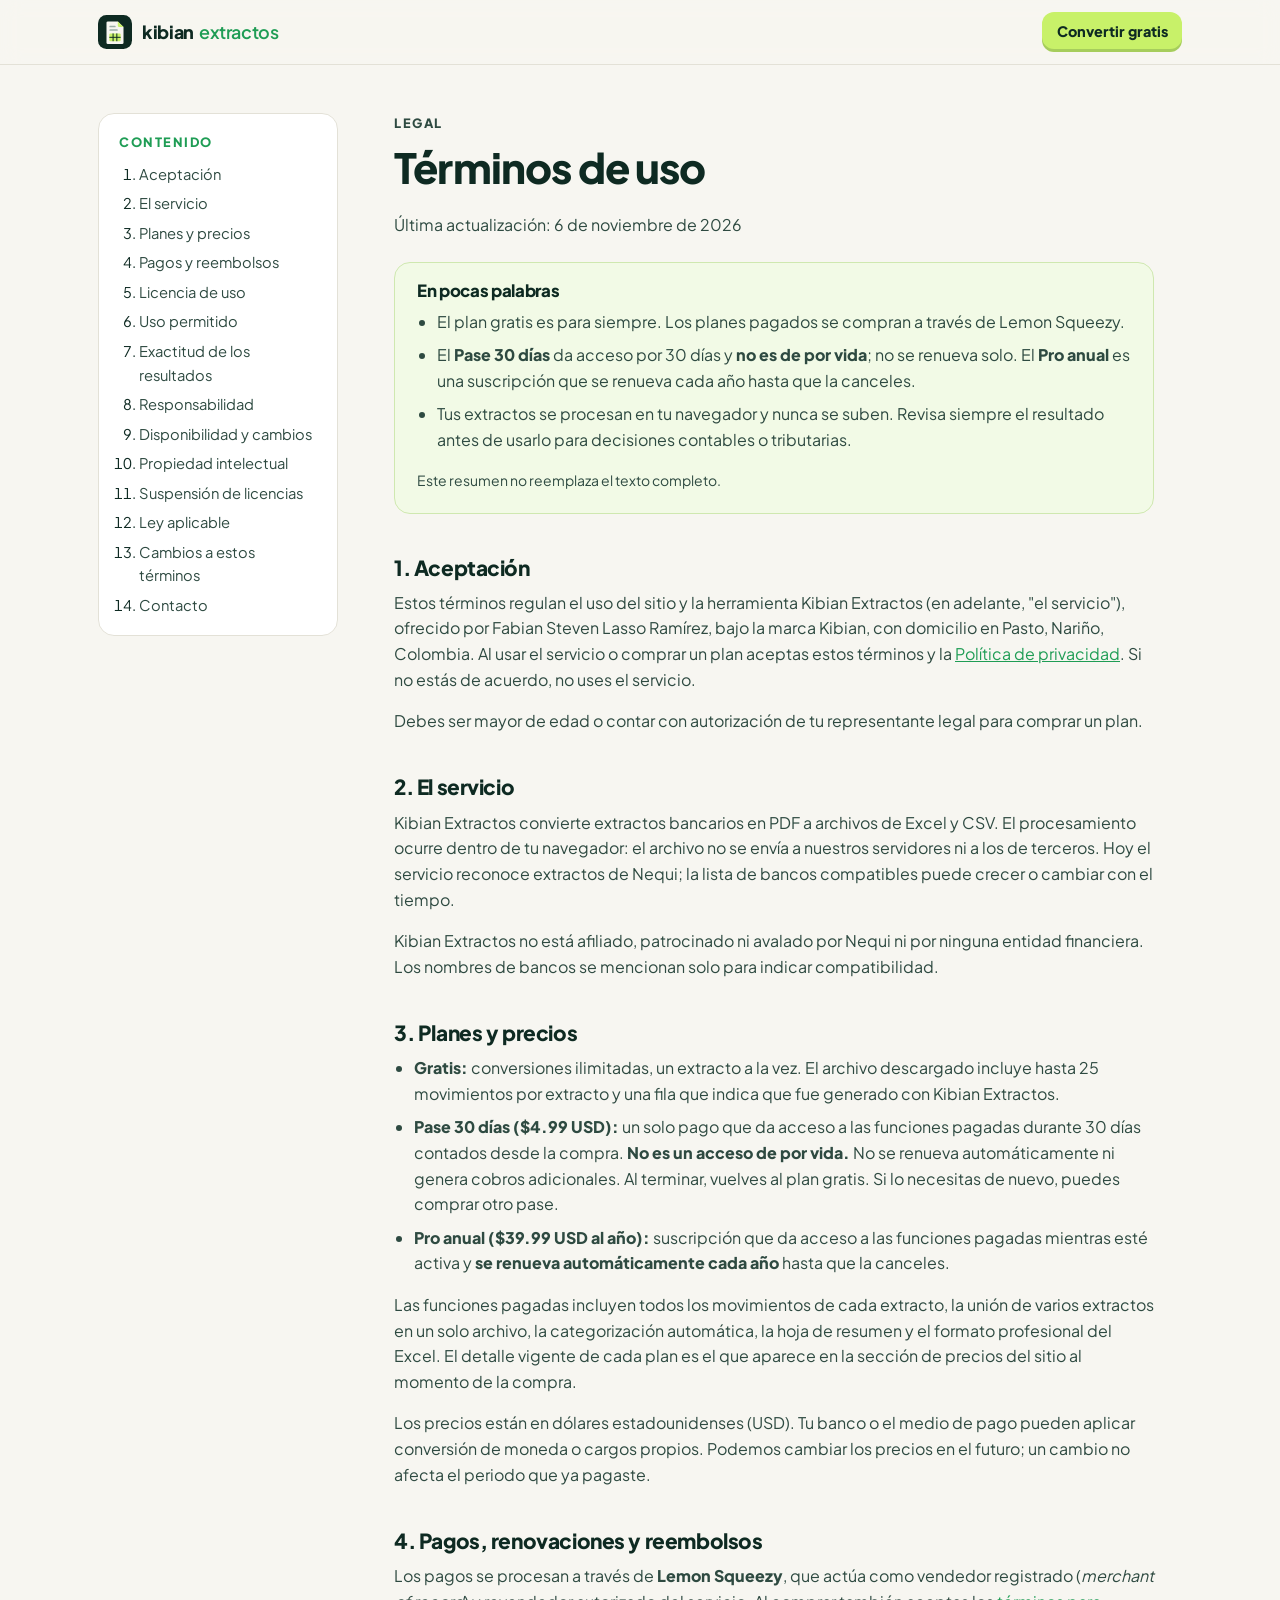
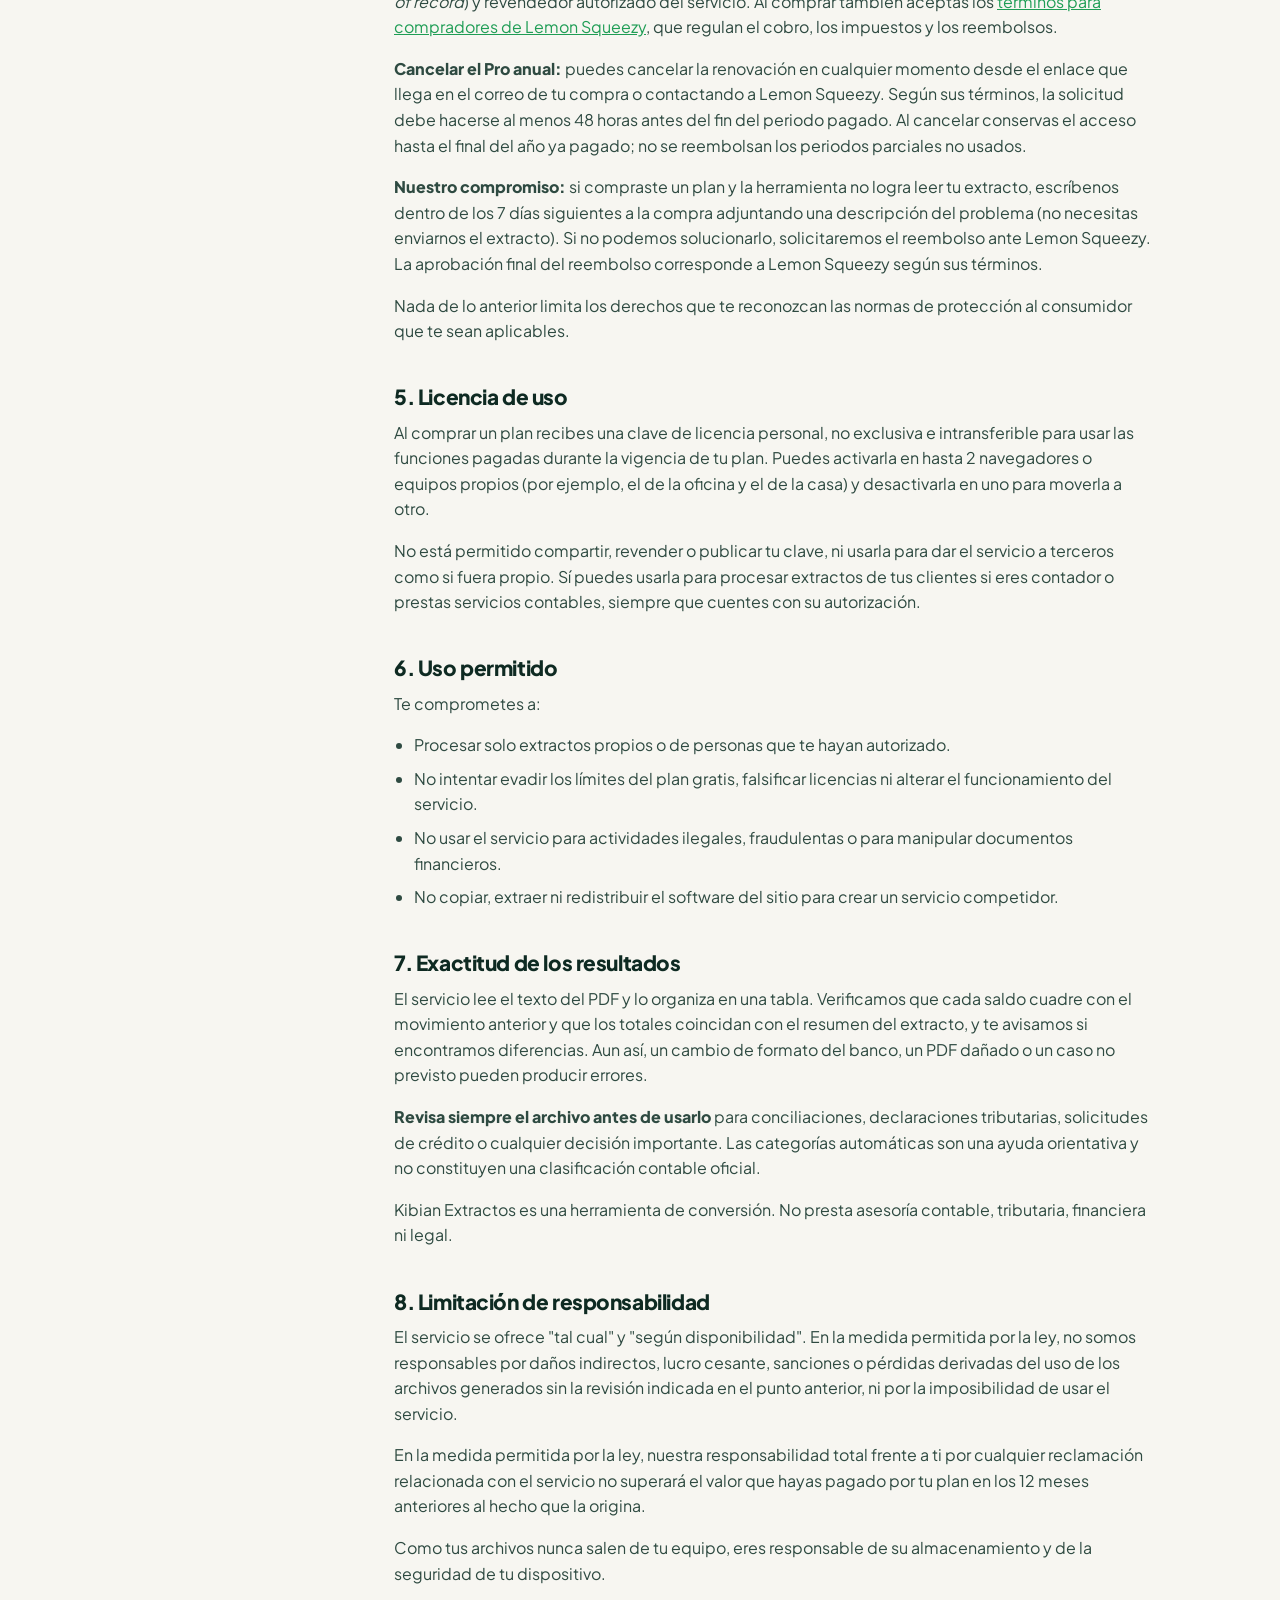
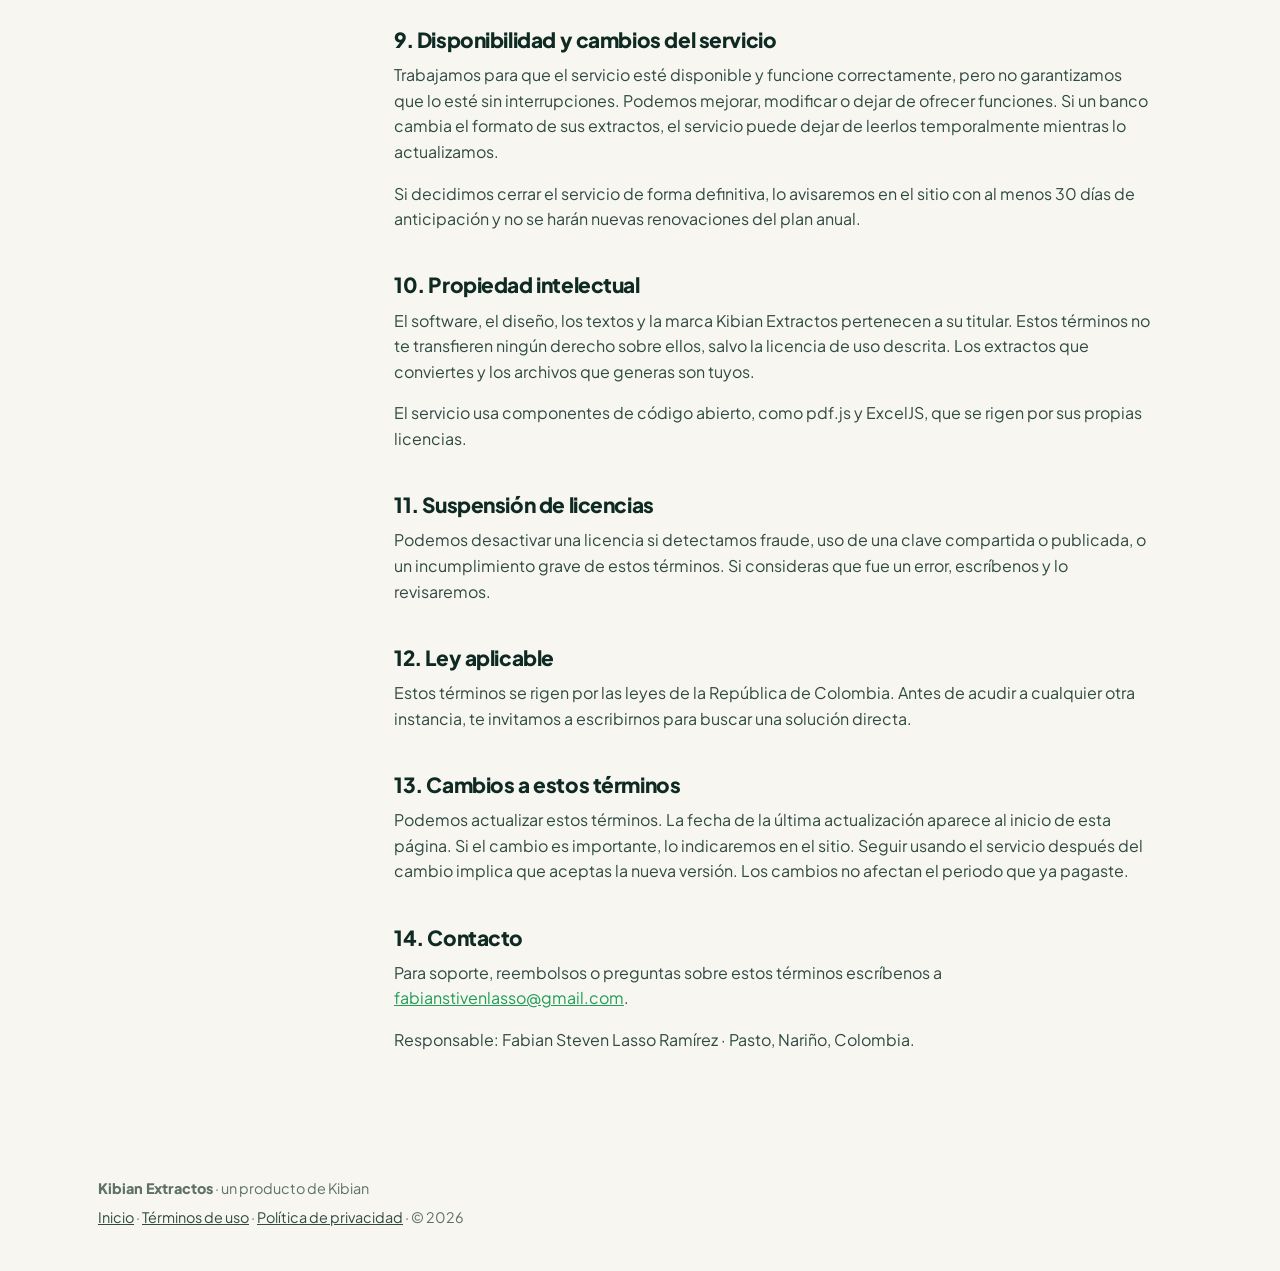
==== terminos.html @ b4eaddb7 "Kibian Extractos v0.5.0 Primera publicación en GitHub Pages: convertidor de extractos de Nequi a Exc" ====
<!doctype html>
<html lang="es">
<head>
<meta charset="utf-8">
<meta http-equiv="Content-Security-Policy" content="default-src 'self'; script-src 'self' 'wasm-unsafe-eval'; style-src 'self' 'unsafe-inline'; img-src 'self' data: blob: https://kibianextractos.goatcounter.com; font-src 'self'; worker-src 'self' blob:; connect-src 'self' https://api.lemonsqueezy.com https://kibianextractos.goatcounter.com https://*.workers.dev; base-uri 'self'; form-action 'self'">
<meta name="referrer" content="strict-origin-when-cross-origin">
<meta name="viewport" content="width=device-width, initial-scale=1">
<title>Términos de uso | Kibian Extractos</title>
<meta name="description" content="Términos y condiciones de uso de Kibian Extractos: planes, pagos, licencias y responsabilidades.">
<link rel="canonical" href="https://fabianlasso3.github.io/kibian-extractos/terminos.html">
<link rel="icon" href="favicon.svg" type="image/svg+xml">
<link rel="stylesheet" href="css/styles.css">
</head>
<body>
<header class="nav"><div class="wrap nav__in"><a href="index.html" class="brand" aria-label="Kibian Extractos, inicio"><img class="brand__mark" src="assets/logo-mark.svg" width="34" height="34" alt=""><span class="brand__txt"><span class="brand__k">kibian</span><span class="brand__e">extractos</span></span></a><a href="index.html#convertir" class="btn btn--primary btn--sm">Convertir gratis</a></div></header>

<main class="legal">
  <div class="wrap legal__grid">
    <aside class="legal__toc" aria-label="Contenido">
      <p class="eyebrow">Contenido</p>
      <ol>
        <li><a href="#aceptacion">Aceptación</a></li>
        <li><a href="#servicio">El servicio</a></li>
        <li><a href="#planes">Planes y precios</a></li>
        <li><a href="#pagos">Pagos y reembolsos</a></li>
        <li><a href="#licencia">Licencia de uso</a></li>
        <li><a href="#uso">Uso permitido</a></li>
        <li><a href="#exactitud">Exactitud de los resultados</a></li>
        <li><a href="#responsabilidad">Responsabilidad</a></li>
        <li><a href="#disponibilidad">Disponibilidad y cambios</a></li>
        <li><a href="#propiedad">Propiedad intelectual</a></li>
        <li><a href="#terminacion">Suspensión de licencias</a></li>
        <li><a href="#ley">Ley aplicable</a></li>
        <li><a href="#cambios">Cambios a estos términos</a></li>
        <li><a href="#contacto">Contacto</a></li>
      </ol>
    </aside>

    <article class="legal__body">
      <p class="eyebrow">Legal</p>
      <h1>Términos de uso</h1>
      <p class="muted">Última actualización: <span data-cfg="legalUpdated"></span></p>

      <div class="legal__summary">
        <h2>En pocas palabras</h2>
        <ul>
          <li>El plan gratis es para siempre. Los planes pagados se compran a través de Lemon Squeezy.</li>
          <li>El <b>Pase 30 días</b> da acceso por 30 días y <b>no es de por vida</b>; no se renueva solo. El <b>Pro anual</b> es una suscripción que se renueva cada año hasta que la canceles.</li>
          <li>Tus extractos se procesan en tu navegador y nunca se suben. Revisa siempre el resultado antes de usarlo para decisiones contables o tributarias.</li>
        </ul>
        <p class="small muted">Este resumen no reemplaza el texto completo.</p>
      </div>

      <section id="aceptacion">
        <h2>1. Aceptación</h2>
        <p>Estos términos regulan el uso del sitio y la herramienta Kibian Extractos (en adelante, "el servicio"), ofrecido por <span data-cfg="ownerName"></span>, bajo la marca Kibian, con domicilio en <span data-cfg="ownerLocation"></span>. Al usar el servicio o comprar un plan aceptas estos términos y la <a href="privacidad.html">Política de privacidad</a>. Si no estás de acuerdo, no uses el servicio.</p>
        <p>Debes ser mayor de edad o contar con autorización de tu representante legal para comprar un plan.</p>
      </section>

      <section id="servicio">
        <h2>2. El servicio</h2>
        <p>Kibian Extractos convierte extractos bancarios en PDF a archivos de Excel y CSV. El procesamiento ocurre dentro de tu navegador: el archivo no se envía a nuestros servidores ni a los de terceros. Hoy el servicio reconoce extractos de Nequi; la lista de bancos compatibles puede crecer o cambiar con el tiempo.</p>
        <p>Kibian Extractos no está afiliado, patrocinado ni avalado por Nequi ni por ninguna entidad financiera. Los nombres de bancos se mencionan solo para indicar compatibilidad.</p>
      </section>

      <section id="planes">
        <h2>3. Planes y precios</h2>
        <ul>
          <li><b>Gratis:</b> conversiones ilimitadas, un extracto a la vez. El archivo descargado incluye hasta <span data-cfg="freeRowsPerStatement"></span> movimientos por extracto y una fila que indica que fue generado con Kibian Extractos.</li>
          <li><b>Pase 30 días (<span data-cfg="pricePass"></span> USD):</b> un solo pago que da acceso a las funciones pagadas durante 30 días contados desde la compra. <b>No es un acceso de por vida.</b> No se renueva automáticamente ni genera cobros adicionales. Al terminar, vuelves al plan gratis. Si lo necesitas de nuevo, puedes comprar otro pase.</li>
          <li><b>Pro anual (<span data-cfg="priceYearly"></span> USD al año):</b> suscripción que da acceso a las funciones pagadas mientras esté activa y <b>se renueva automáticamente cada año</b> hasta que la canceles.</li>
        </ul>
        <p>Las funciones pagadas incluyen todos los movimientos de cada extracto, la unión de varios extractos en un solo archivo, la categorización automática, la hoja de resumen y el formato profesional del Excel. El detalle vigente de cada plan es el que aparece en la sección de precios del sitio al momento de la compra.</p>
        <p>Los precios están en dólares estadounidenses (USD). Tu banco o el medio de pago pueden aplicar conversión de moneda o cargos propios. Podemos cambiar los precios en el futuro; un cambio no afecta el periodo que ya pagaste.</p>
      </section>

      <section id="pagos">
        <h2>4. Pagos, renovaciones y reembolsos</h2>
        <p>Los pagos se procesan a través de <b>Lemon Squeezy</b>, que actúa como vendedor registrado (<i>merchant of record</i>) y revendedor autorizado del servicio. Al comprar también aceptas los <a href="https://lemonsqueezy.com/buyer-terms" target="_blank" rel="noopener">términos para compradores de Lemon Squeezy</a>, que regulan el cobro, los impuestos y los reembolsos.</p>
        <p><b>Cancelar el Pro anual:</b> puedes cancelar la renovación en cualquier momento desde el enlace que llega en el correo de tu compra o contactando a Lemon Squeezy. Según sus términos, la solicitud debe hacerse al menos 48 horas antes del fin del periodo pagado. Al cancelar conservas el acceso hasta el final del año ya pagado; no se reembolsan los periodos parciales no usados.</p>
        <p><b>Nuestro compromiso:</b> si compraste un plan y la herramienta no logra leer tu extracto, escríbenos dentro de los <span data-cfg="refundDays"></span> días siguientes a la compra adjuntando una descripción del problema (no necesitas enviarnos el extracto). Si no podemos solucionarlo, solicitaremos el reembolso ante Lemon Squeezy. La aprobación final del reembolso corresponde a Lemon Squeezy según sus términos.</p>
        <p>Nada de lo anterior limita los derechos que te reconozcan las normas de protección al consumidor que te sean aplicables.</p>
      </section>

      <section id="licencia">
        <h2>5. Licencia de uso</h2>
        <p>Al comprar un plan recibes una clave de licencia personal, no exclusiva e intransferible para usar las funciones pagadas durante la vigencia de tu plan. Puedes activarla en hasta 2 navegadores o equipos propios (por ejemplo, el de la oficina y el de la casa) y desactivarla en uno para moverla a otro.</p>
        <p>No está permitido compartir, revender o publicar tu clave, ni usarla para dar el servicio a terceros como si fuera propio. Sí puedes usarla para procesar extractos de tus clientes si eres contador o prestas servicios contables, siempre que cuentes con su autorización.</p>
      </section>

      <section id="uso">
        <h2>6. Uso permitido</h2>
        <p>Te comprometes a:</p>
        <ul>
          <li>Procesar solo extractos propios o de personas que te hayan autorizado.</li>
          <li>No intentar evadir los límites del plan gratis, falsificar licencias ni alterar el funcionamiento del servicio.</li>
          <li>No usar el servicio para actividades ilegales, fraudulentas o para manipular documentos financieros.</li>
          <li>No copiar, extraer ni redistribuir el software del sitio para crear un servicio competidor.</li>
        </ul>
      </section>

      <section id="exactitud">
        <h2>7. Exactitud de los resultados</h2>
        <p>El servicio lee el texto del PDF y lo organiza en una tabla. Verificamos que cada saldo cuadre con el movimiento anterior y que los totales coincidan con el resumen del extracto, y te avisamos si encontramos diferencias. Aun así, un cambio de formato del banco, un PDF dañado o un caso no previsto pueden producir errores.</p>
        <p><b>Revisa siempre el archivo antes de usarlo</b> para conciliaciones, declaraciones tributarias, solicitudes de crédito o cualquier decisión importante. Las categorías automáticas son una ayuda orientativa y no constituyen una clasificación contable oficial.</p>
        <p>Kibian Extractos es una herramienta de conversión. No presta asesoría contable, tributaria, financiera ni legal.</p>
      </section>

      <section id="responsabilidad">
        <h2>8. Limitación de responsabilidad</h2>
        <p>El servicio se ofrece "tal cual" y "según disponibilidad". En la medida permitida por la ley, no somos responsables por daños indirectos, lucro cesante, sanciones o pérdidas derivadas del uso de los archivos generados sin la revisión indicada en el punto anterior, ni por la imposibilidad de usar el servicio.</p>
        <p>En la medida permitida por la ley, nuestra responsabilidad total frente a ti por cualquier reclamación relacionada con el servicio no superará el valor que hayas pagado por tu plan en los 12 meses anteriores al hecho que la origina.</p>
        <p>Como tus archivos nunca salen de tu equipo, eres responsable de su almacenamiento y de la seguridad de tu dispositivo.</p>
      </section>

      <section id="disponibilidad">
        <h2>9. Disponibilidad y cambios del servicio</h2>
        <p>Trabajamos para que el servicio esté disponible y funcione correctamente, pero no garantizamos que lo esté sin interrupciones. Podemos mejorar, modificar o dejar de ofrecer funciones. Si un banco cambia el formato de sus extractos, el servicio puede dejar de leerlos temporalmente mientras lo actualizamos.</p>
        <p>Si decidimos cerrar el servicio de forma definitiva, lo avisaremos en el sitio con al menos 30 días de anticipación y no se harán nuevas renovaciones del plan anual.</p>
      </section>

      <section id="propiedad">
        <h2>10. Propiedad intelectual</h2>
        <p>El software, el diseño, los textos y la marca Kibian Extractos pertenecen a su titular. Estos términos no te transfieren ningún derecho sobre ellos, salvo la licencia de uso descrita. Los extractos que conviertes y los archivos que generas son tuyos.</p>
        <p>El servicio usa componentes de código abierto, como pdf.js y ExcelJS, que se rigen por sus propias licencias.</p>
      </section>

      <section id="terminacion">
        <h2>11. Suspensión de licencias</h2>
        <p>Podemos desactivar una licencia si detectamos fraude, uso de una clave compartida o publicada, o un incumplimiento grave de estos términos. Si consideras que fue un error, escríbenos y lo revisaremos.</p>
      </section>

      <section id="ley">
        <h2>12. Ley aplicable</h2>
        <p>Estos términos se rigen por las leyes de la República de Colombia. Antes de acudir a cualquier otra instancia, te invitamos a escribirnos para buscar una solución directa.</p>
      </section>

      <section id="cambios">
        <h2>13. Cambios a estos términos</h2>
        <p>Podemos actualizar estos términos. La fecha de la última actualización aparece al inicio de esta página. Si el cambio es importante, lo indicaremos en el sitio. Seguir usando el servicio después del cambio implica que aceptas la nueva versión. Los cambios no afectan el periodo que ya pagaste.</p>
      </section>

      <section id="contacto">
        <h2>14. Contacto</h2>
        <p>Para soporte, reembolsos o preguntas sobre estos términos escríbenos a <a data-mail="Términos Kibian Extractos" href="#"></a>.</p>
        <p>Responsable: <span data-cfg="ownerName"></span> · <span data-cfg="ownerLocation"></span>.</p>
      </section>
    </article>
  </div>
</main>

<footer class="foot">
  <div class="wrap foot__in">
    <p><b>Kibian Extractos</b> · un producto de Kibian</p>
    <p><a href="index.html">Inicio</a> · <a href="terminos.html">Términos de uso</a> · <a href="privacidad.html">Política de privacidad</a> · © <span id="year"></span></p>
  </div>
</footer>
<script src="js/config.js"></script>
<script src="js/legal.js"></script>
<script data-goatcounter="https://kibianextractos.goatcounter.com/count" async src="vendor/count.js"></script>
</body>
</html>
---- css/styles.css ----
/* Kibian Extractos */
@font-face { font-family: 'Jakarta'; src: url('../fonts/pjs-400.woff2') format('woff2'); font-weight: 400; font-display: swap; }
@font-face { font-family: 'Jakarta'; src: url('../fonts/pjs-600.woff2') format('woff2'); font-weight: 600; font-display: swap; }
@font-face { font-family: 'Jakarta'; src: url('../fonts/pjs-800.woff2') format('woff2'); font-weight: 800; font-display: swap; }

:root {
  --ink: #0E2A22;
  --ink-2: #2E4A41;
  --muted: #5F7169;
  --paper: #F7F6F1;
  --card: #FFFFFF;
  --line: #E3E1D7;
  --lime: #C8F169;
  --lime-2: #E6F9B8;
  --green: #1F9D55;
  --red: #C2410C;
  --amber: #B45309;
  --radius: 16px;
  --shadow: 0 1px 2px rgba(14,42,34,.06), 0 12px 32px -12px rgba(14,42,34,.18);
}
* { box-sizing: border-box; }
[hidden] { display: none !important; }
html { scroll-behavior: smooth; }
body { margin: 0; font-family: 'Jakarta', system-ui, -apple-system, 'Segoe UI', Roboto, sans-serif; color: var(--ink); background: var(--paper); line-height: 1.6; -webkit-font-smoothing: antialiased; }
img, svg { display: block; }
a { color: inherit; }
h1, h2, h3 { line-height: 1.15; margin: 0 0 .5em; letter-spacing: -.02em; }
h1 { font-size: clamp(2.1rem, 4.6vw, 3.5rem); font-weight: 800; }
h2 { font-size: clamp(1.6rem, 3.2vw, 2.4rem); font-weight: 800; }
h3 { font-size: 1.15rem; font-weight: 800; }
p { margin: 0 0 1em; }
.wrap { width: 100%; max-width: 1140px; margin: 0 auto; padding: 0 16px; }
@media (min-width: 720px) { .wrap { padding: 0 28px; } }
.center { text-align: center; }
.muted { color: var(--muted); }
.small { font-size: .875rem; }
.err { color: var(--red); }
.sr-only { position: absolute; width: 1px; height: 1px; overflow: hidden; clip: rect(0 0 0 0); white-space: nowrap; }
section { padding: 72px 0; }
@media (min-width: 900px) { section { padding: 104px 0; } }
.eyebrow { font-size: .8rem; font-weight: 800; letter-spacing: .12em; text-transform: uppercase; color: var(--green); margin-bottom: .8em; }
.eyebrow--light { color: var(--lime); }
.mark { background: linear-gradient(transparent 58%, var(--lime) 58%, var(--lime) 92%, transparent 92%); padding: 0 .08em; }

/* botones */
.btn { display: inline-flex; align-items: center; justify-content: center; gap: .5em; border: 0; border-radius: 12px; padding: .85em 1.4em; font: inherit; font-weight: 800; font-size: 1rem; cursor: pointer; text-decoration: none; transition: transform .15s ease, box-shadow .15s ease, background .15s ease; }
.btn:focus-visible { outline: 3px solid var(--green); outline-offset: 3px; }
.btn--primary { background: var(--lime); color: var(--ink); box-shadow: inset 0 -3px 0 rgba(14,42,34,.18); }
.btn--primary:hover { transform: translateY(-1px); background: #BDEA55; }
.btn--dark { background: var(--ink); color: #fff; }
.btn--dark:hover { background: #163a2f; }
.btn--ghost { background: transparent; color: var(--ink); box-shadow: inset 0 0 0 2px var(--line); }
.btn--ghost:hover { box-shadow: inset 0 0 0 2px var(--ink); }
.btn--sm { padding: .6em 1em; font-size: .9rem; }
.btn--lg { padding: 1em 1.8em; font-size: 1.1rem; }
.btn--block { width: 100%; }
.linklike { background: none; border: 0; padding: 0; font: inherit; color: var(--red); text-decoration: underline; cursor: pointer; }

/* nav */
.nav { position: sticky; top: 0; z-index: 20; background: rgba(247,246,241,.88); backdrop-filter: saturate(140%) blur(10px); border-bottom: 1px solid var(--line); }
.nav__in { display: flex; align-items: center; justify-content: space-between; gap: 16px; height: 64px; }
.brand { display: flex; align-items: center; gap: 10px; text-decoration: none; color: var(--ink); }
.brand__mark { color: var(--ink); }
.brand__txt { font-weight: 600; font-size: 1.05rem; }
.brand__txt b { font-weight: 800; }
.nav__links { display: none; gap: 28px; font-weight: 600; font-size: .95rem; }
.nav__links a { text-decoration: none; color: var(--ink-2); }
.nav__links a:hover { color: var(--ink); }
@media (min-width: 860px) { .nav__links { display: flex; } }

/* hero */
.hero { padding-top: 48px; padding-bottom: 56px; }
.hero__grid { display: grid; gap: 40px; align-items: center; }
@media (min-width: 980px) { .hero__grid { grid-template-columns: 1.05fr 1fr; gap: 56px; } .hero { padding-top: 80px; } }
.pill { display: inline-flex; align-items: center; gap: 8px; background: var(--card); border: 1px solid var(--line); border-radius: 999px; padding: 6px 14px; font-size: .85rem; font-weight: 600; margin-bottom: 20px; }
.dot { width: 8px; height: 8px; border-radius: 50%; background: var(--muted); display: inline-block; }
.dot--live { background: var(--green); box-shadow: 0 0 0 4px rgba(31,157,85,.18); }
.dot--pro { background: var(--green); }
.lead { font-size: 1.15rem; color: var(--ink-2); max-width: 36em; }
.ticks { list-style: none; padding: 0; margin: 24px 0 0; display: grid; gap: 10px; font-weight: 600; }
.ticks li, .plan li, .plist li { display: flex; align-items: flex-start; gap: 10px; }
.ticks svg, .plan li svg { width: 20px; height: 20px; flex: none; margin-top: 3px; fill: none; stroke: var(--green); stroke-width: 2.6; stroke-linecap: round; stroke-linejoin: round; }

/* herramienta */
.tool { background: var(--card); border: 1px solid var(--line); border-radius: 20px; box-shadow: var(--shadow); overflow: hidden; }
.tool__bar { display: flex; align-items: center; justify-content: space-between; padding: 12px 16px; border-bottom: 1px solid var(--line); background: #FBFAF6; }
.tool__dots { display: flex; gap: 6px; }
.tool__dots i { width: 10px; height: 10px; border-radius: 50%; background: var(--line); }
.tool__lock { display: inline-flex; align-items: center; gap: 6px; font-size: .8rem; font-weight: 600; color: var(--green); }
.drop { margin: 18px; padding: 40px 20px; border: 2px dashed #CFCDBF; border-radius: 16px; text-align: center; cursor: pointer; transition: border-color .15s, background .15s; color: var(--ink); }
.drop:hover, .drop:focus-visible, .drop.is-over { border-color: var(--green); background: #F4FBEA; outline: none; }
.drop__icon { display: flex; justify-content: center; margin-bottom: 14px; color: var(--ink); }
.drop.is-over .drop__icon { transform: translateY(-4px); transition: transform .15s; }
.drop__title { font-size: 1.2rem; font-weight: 800; margin: 0; }
.drop__sub { margin: 4px 0 0; color: var(--muted); }
.drop__hint { margin: 14px auto 0; max-width: 28em; font-size: .85rem; color: var(--muted); }
.plan-badge { margin: 0 18px 18px; font-size: .88rem; color: var(--ink-2); display: flex; align-items: center; gap: 8px; }
.status { margin: 0 18px 18px; padding: 12px 14px; border-radius: 12px; font-weight: 600; font-size: .92rem; }
.status--loading { background: #F1F5EE; color: var(--ink-2); }
.status--loading::before { content: ''; display: inline-block; width: 14px; height: 14px; margin-right: 10px; vertical-align: -2px; border: 2px solid var(--line); border-top-color: var(--green); border-radius: 50%; animation: spin .8s linear infinite; }
.status--error { background: #FDF0EA; color: var(--red); }
@keyframes spin { to { transform: rotate(360deg); } }

/* resultados */
.results { margin-top: 32px; background: var(--card); border: 1px solid var(--line); border-radius: 20px; box-shadow: var(--shadow); padding: 20px; scroll-margin-top: 84px; }
@media (min-width: 720px) { .results { padding: 28px; } }
.res-head { display: flex; flex-wrap: wrap; justify-content: space-between; gap: 16px; align-items: flex-end; margin-bottom: 18px; }
.res-head h3 { font-size: 1.5rem; margin: 0; }
.res-head .eyebrow { margin-bottom: .3em; }
.res-head .muted { margin: 0; }
.res-actions { display: flex; gap: 10px; flex-wrap: wrap; }
.check { display: flex; gap: 12px; align-items: flex-start; padding: 14px 16px; border-radius: 12px; margin-bottom: 16px; font-size: .95rem; }
.check svg { flex: none; margin-top: 2px; }
.check--ok { background: #EEF8E8; color: #17643A; }
.check--warn { background: #FEF5E7; color: var(--amber); }
.stats { display: grid; grid-template-columns: repeat(3, 1fr); gap: 10px; margin-bottom: 16px; }
.stat { background: var(--paper); border-radius: 12px; padding: 12px 14px; }
.stat span { display: block; font-size: .78rem; color: var(--muted); font-weight: 600; }
.stat strong { font-size: 1.02rem; font-variant-numeric: tabular-nums; word-break: break-word; }
@media (max-width: 520px) { .stats { grid-template-columns: 1fr; } }
.pos { color: var(--green); }
.neg { color: var(--red); }
.notice { background: var(--paper); border-radius: 12px; padding: 12px 14px; font-size: .92rem; }
.notice--err { background: #FDF0EA; color: var(--red); }
.upsell { display: flex; flex-wrap: wrap; align-items: center; justify-content: space-between; gap: 14px; background: var(--ink); color: #fff; border-radius: 14px; padding: 18px 20px; margin-bottom: 18px; }
.upsell p { margin: 4px 0 0; color: #C9D6CF; font-size: .92rem; max-width: 40em; }
.upsell .btn--dark { background: var(--lime); color: var(--ink); }
.table-wrap { overflow-x: auto; border: 1px solid var(--line); border-radius: 12px; max-height: 520px; }
table { width: 100%; border-collapse: collapse; font-size: .9rem; min-width: 640px; }
th { position: sticky; top: 0; background: #FBFAF6; text-align: left; font-size: .75rem; text-transform: uppercase; letter-spacing: .06em; color: var(--muted); padding: 10px 12px; border-bottom: 1px solid var(--line); }
td { padding: 10px 12px; border-bottom: 1px solid #EFEDE5; white-space: nowrap; }
tr:last-child td { border-bottom: 0; }
td.desc { white-space: normal; min-width: 200px; }
.num { text-align: right; font-variant-numeric: tabular-nums; }
.chip { display: inline-flex; align-items: center; gap: 4px; font-size: .75rem; font-weight: 600; background: var(--lime-2); color: var(--ink); padding: 2px 8px; border-radius: 999px; }
.chip--locked { background: #EFEDE5; color: var(--muted); }
.limit { text-align: center; padding: 12px; }
.limit p { color: var(--muted); max-width: 32em; margin: 0 auto 18px; }

/* bancos */
.banks { padding: 26px 0; border-top: 1px solid var(--line); border-bottom: 1px solid var(--line); background: var(--card); }
.banks__in { display: flex; flex-wrap: wrap; align-items: center; gap: 10px 14px; justify-content: center; font-size: .92rem; }
.banks__in p { margin: 0; color: var(--muted); font-weight: 600; }
.bank { border: 1px solid var(--line); border-radius: 999px; padding: 5px 14px; font-weight: 800; color: var(--muted); }
.bank em { font-style: normal; font-weight: 600; font-size: .75rem; margin-left: 4px; }
.bank--on { color: var(--ink); border-color: var(--green); background: #F4FBEA; }
.banks__ask { font-weight: 600; color: var(--green); }

/* dolor */
.pain__grid { display: grid; gap: 40px; align-items: center; }
@media (min-width: 900px) { .pain__grid { grid-template-columns: 1.1fr .9fr; gap: 64px; } }
.pain p { color: var(--ink-2); font-size: 1.06rem; }
.calc { background: var(--card); border: 1px solid var(--line); border-radius: 20px; padding: 26px; box-shadow: var(--shadow); }
.calc label { font-weight: 800; display: block; margin-bottom: 14px; }
.calc__row { display: flex; align-items: center; gap: 16px; }
.calc__row input { flex: 1; accent-color: var(--green); }
.calc__row output { font-size: 1.6rem; font-weight: 800; min-width: 2.2em; text-align: right; }
.calc__res { margin: 18px 0 6px; font-size: 1.1rem; }
.calc__res strong { background: var(--lime-2); padding: 0 6px; border-radius: 6px; }
.calc__note { margin: 0; color: var(--green); font-weight: 600; font-size: .95rem; }

/* como funciona */
.how { background: var(--card); border-top: 1px solid var(--line); border-bottom: 1px solid var(--line); }
.steps { list-style: none; padding: 0; margin: 40px 0; display: grid; gap: 18px; counter-reset: s; }
@media (min-width: 820px) { .steps { grid-template-columns: repeat(3, 1fr); gap: 24px; } }
.steps li { background: var(--paper); border-radius: var(--radius); padding: 26px; }
.steps__n { display: inline-grid; place-items: center; width: 40px; height: 40px; border-radius: 12px; background: var(--ink); color: var(--lime); font-weight: 800; margin-bottom: 16px; }
.steps p { color: var(--ink-2); margin: 0; }

/* privacidad */
.privacy { background: var(--ink); color: #fff; }
.privacy__grid { display: grid; gap: 32px; align-items: center; }
@media (min-width: 900px) { .privacy__grid { grid-template-columns: .7fr 1.3fr; gap: 64px; } }
.privacy__art { display: flex; justify-content: center; }
.privacy p { color: #C9D6CF; font-size: 1.05rem; }
.plist { list-style: none; padding: 0; margin: 24px 0; display: grid; gap: 14px; }
.plist li { display: block; padding-left: 18px; border-left: 3px solid var(--lime); color: #DCE6E1; }
.plist strong { color: #fff; }
.privacy__foot { font-size: .95rem !important; color: var(--lime) !important; font-weight: 600; margin: 0; }

/* verificacion */
.trust__grid { display: grid; gap: 40px; align-items: center; }
@media (min-width: 900px) { .trust__grid { grid-template-columns: 1.2fr .8fr; gap: 64px; } }
.trust p { color: var(--ink-2); font-size: 1.06rem; }
.trust__card { background: var(--card); border: 1px solid var(--line); border-radius: 20px; padding: 22px; box-shadow: var(--shadow); font-variant-numeric: tabular-nums; }
.tc-row { display: flex; justify-content: space-between; padding: 10px 0; border-bottom: 1px dashed var(--line); }
.tc-row span { color: var(--muted); }
.tc-row--tot { border-bottom: 0; font-size: 1.1rem; }
.tc-ok { display: flex; align-items: center; gap: 8px; margin-top: 12px; padding: 10px 12px; border-radius: 10px; background: #EEF8E8; color: #17643A; font-weight: 800; font-size: .92rem; }

/* para quien */
.who { background: var(--card); border-top: 1px solid var(--line); }
.cards { display: grid; gap: 16px; margin-top: 40px; }
@media (min-width: 640px) { .cards { grid-template-columns: repeat(2, 1fr); } }
@media (min-width: 1000px) { .cards { grid-template-columns: repeat(4, 1fr); } }
.card { background: var(--paper); border-radius: var(--radius); padding: 24px; }
.card svg { width: 36px; height: 36px; padding: 8px; border-radius: 10px; background: var(--ink); fill: none; stroke: var(--lime); stroke-width: 2; stroke-linecap: round; stroke-linejoin: round; margin-bottom: 16px; }
.card p { color: var(--ink-2); margin: 0; font-size: .95rem; }

/* precios */
.pricing__sub { margin-bottom: 40px; }
.plans { display: grid; gap: 20px; max-width: 880px; margin: 0 auto; }
@media (min-width: 820px) { .plans { grid-template-columns: 1fr 1.1fr; align-items: start; } }
.plan { position: relative; background: var(--card); border: 1px solid var(--line); border-radius: 22px; padding: 28px; }
.plan--pro { border: 2px solid var(--ink); box-shadow: var(--shadow); }
.plan__tag { position: absolute; top: -13px; left: 28px; background: var(--ink); color: var(--lime); font-size: .75rem; font-weight: 800; letter-spacing: .06em; text-transform: uppercase; padding: 4px 12px; border-radius: 999px; margin: 0; }
.plan__price { margin: 10px 0 6px; }
.plan__price > span { font-size: 2.6rem; font-weight: 800; letter-spacing: -.03em; }
.plan__price small { color: var(--muted); font-weight: 600; margin-left: 6px; }
.plan__bill { font-size: .88rem; color: var(--muted); margin: 0; }
.plan__for { color: var(--ink-2); font-size: .95rem; border-bottom: 1px solid var(--line); padding-bottom: 16px; }
.plan ul { list-style: none; padding: 0; margin: 0 0 24px; display: grid; gap: 10px; font-size: .95rem; }
.plan__safe { text-align: center; font-size: .8rem; color: var(--muted); margin: 12px 0 0; }
.toggle { display: inline-flex; background: var(--paper); border-radius: 12px; padding: 4px; gap: 4px; margin-top: 4px; }
.toggle button { border: 0; background: transparent; font: inherit; font-weight: 600; font-size: .88rem; padding: 6px 12px; border-radius: 9px; cursor: pointer; color: var(--muted); }
.toggle button em { font-style: normal; color: var(--green); font-weight: 800; margin-left: 4px; }
.toggle button.is-on { background: var(--card); color: var(--ink); box-shadow: 0 1px 3px rgba(14,42,34,.12); }
.license { max-width: 880px; margin: 32px auto 0; background: var(--card); border: 1px dashed #CFCDBF; border-radius: 18px; padding: 22px; scroll-margin-top: 84px; }
.license h3 { margin-bottom: .2em; }
.license__form { display: flex; flex-wrap: wrap; gap: 10px; margin-top: 12px; }
.license__form input { flex: 1 1 260px; font: inherit; padding: .8em 1em; border: 1px solid var(--line); border-radius: 12px; background: var(--paper); }
.license__form input:focus { outline: 2px solid var(--green); border-color: transparent; }
.license-msg { margin: 10px 0 0; font-size: .92rem; font-weight: 600; min-height: 1em; }
.license-msg.ok { color: var(--green); }
.license-msg.err { color: var(--red); }
code { background: var(--paper); padding: 2px 6px; border-radius: 6px; font-size: .88em; }

/* faq */
.faq { background: var(--card); border-top: 1px solid var(--line); }
.faq__in { max-width: 780px; }
.faq h2 { margin-bottom: 28px; }
.faq details { border-bottom: 1px solid var(--line); padding: 4px 0; }
.faq summary { cursor: pointer; list-style: none; font-weight: 800; padding: 16px 32px 16px 0; position: relative; }
.faq summary::-webkit-details-marker { display: none; }
.faq summary::after { content: ''; position: absolute; right: 6px; top: 22px; width: 10px; height: 10px; border-right: 2.5px solid var(--ink); border-bottom: 2.5px solid var(--ink); transform: rotate(45deg); transition: transform .2s; }
.faq details[open] summary::after { transform: rotate(-135deg); top: 27px; }
.faq details p { color: var(--ink-2); padding-bottom: 12px; }

/* cta final */
.final { background: var(--lime); }
.final__in { text-align: center; max-width: 760px; }
.final p { font-size: 1.1rem; color: var(--ink-2); }
.final .btn--primary { background: var(--ink); color: #fff; box-shadow: none; }
.final .btn--primary:hover { background: #163a2f; }

/* footer */
.foot { padding: 36px 0; font-size: .9rem; color: var(--muted); }
.foot__in p { margin: 0 0 6px; }
.foot a { color: var(--ink-2); }
.foot__legal { font-size: .8rem; margin-top: 12px !important; }

/* dialogo */
.dialog { border: 0; border-radius: 20px; padding: 0; width: min(440px, calc(100vw - 32px)); box-shadow: 0 30px 80px -20px rgba(14,42,34,.45); color: var(--ink); }
.dialog::backdrop { background: rgba(14,42,34,.55); backdrop-filter: blur(2px); }
.dialog form { padding: 26px; }
.dialog input { width: 100%; font: inherit; font-size: 1.05rem; padding: .8em 1em; border: 1px solid var(--line); border-radius: 12px; margin: 8px 0 4px; background: var(--paper); }
.dialog input:focus { outline: 2px solid var(--green); border-color: transparent; }
.dialog__actions { display: flex; gap: 10px; justify-content: flex-end; margin-top: 18px; }

@media (prefers-reduced-motion: reduce) { * { animation: none !important; transition: none !important; scroll-behavior: auto !important; } }

/* ===== v0.2.0 ===== */
.brand__mark { width: 34px; height: 34px; }
.brand__txt { display: flex; align-items: baseline; gap: 5px; font-size: 1.12rem; letter-spacing: -.02em; }
.brand__k { font-weight: 800; color: var(--ink); }
.brand__e { font-weight: 600; color: var(--green); }
.hide-sm { display: none; }
@media (min-width: 720px) { .hide-sm { display: inline; } }

.demo-btn { display: block; margin: -4px auto 14px; background: none; border: 0; font: inherit; font-size: .9rem; color: var(--ink-2); cursor: pointer; padding: 4px 8px; }
.demo-btn u { color: var(--green); font-weight: 700; text-underline-offset: 3px; }
.demo-btn:hover u { color: var(--ink); }

/* antes / despues */
.ba { background: var(--card); border-bottom: 1px solid var(--line); }
.ba__grid { display: grid; gap: 20px; margin-top: 40px; align-items: center; }
@media (min-width: 900px) { .ba__grid { grid-template-columns: 1fr auto 1fr; gap: 28px; } }
.ba__card { margin: 0; background: var(--paper); border-radius: 20px; padding: 22px; }
.ba__card--after { background: #F2FAE6; box-shadow: inset 0 0 0 2px var(--lime); }
.ba__card figcaption { font-weight: 800; margin-bottom: 14px; display: flex; align-items: center; gap: 10px; }
.ba__tag { font-size: .72rem; letter-spacing: .08em; text-transform: uppercase; padding: 3px 10px; border-radius: 999px; }
.ba__tag--bad { background: #FDE7DC; color: var(--red); }
.ba__tag--good { background: var(--ink); color: var(--lime); }
.ba__arrow { justify-self: center; transform: rotate(90deg); }
@media (min-width: 900px) { .ba__arrow { transform: none; } }
.fake-pdf { background: #fff; border-radius: 12px; padding: 14px; font-size: .78rem; border: 1px solid var(--line); font-family: Arial, sans-serif; color: #444; }
.fp-head { display: flex; gap: 8px; margin-bottom: 12px; }
.fp-head i { height: 8px; border-radius: 4px; background: #E8B6D8; flex: 1; }
.fp-head i + i { flex: .5; background: #eee; }
.fp-row { display: grid; grid-template-columns: 46px 1fr auto; gap: 8px; padding: 6px 4px; border-bottom: 1px solid #f1f1f1; }
.fp-row em { font-style: normal; text-align: right; }
.fp-row--sel { background: rgba(37,99,235,.18); }
.fp-break { text-align: center; font-size: .7rem; color: #aaa; padding: 8px 0; border-top: 2px dashed #ddd; border-bottom: 2px dashed #ddd; margin: 4px 0; }
.fake-xls { background: #fff; border-radius: 12px; overflow: hidden; border: 1px solid #CFE8B0; font-size: .78rem; font-variant-numeric: tabular-nums; }
.fx-row { display: grid; grid-template-columns: 1fr 1.4fr .9fr .9fr; }
.fx-row span { padding: 6px 8px; border-right: 1px solid #E4F1D6; border-bottom: 1px solid #E4F1D6; white-space: nowrap; overflow: hidden; text-overflow: ellipsis; }
.fx-row span:nth-child(n+3) { text-align: right; }
.fx-row--h span { background: #1F7A47; color: #fff; font-weight: 700; }
.fx-row--t span { background: #F2FAE6; font-weight: 800; }
.ba__list { list-style: none; padding: 0; margin: 16px 0 0; display: grid; gap: 8px; font-size: .92rem; }
.ba__list li { padding-left: 26px; position: relative; }
.ba__list li::before { position: absolute; left: 0; top: 0; font-weight: 800; }
.ba__list--bad li::before { content: '×'; color: var(--red); font-size: 1.2rem; line-height: 1.2; }
.ba__list--good li::before { content: ''; width: 14px; height: 8px; border-left: 2.5px solid var(--green); border-bottom: 2.5px solid var(--green); transform: rotate(-45deg); top: 5px; left: 2px; }

/* lo que trae */
.inside { background: var(--card); border-top: 1px solid var(--line); }
.inside__grid { display: grid; gap: 40px; }
@media (min-width: 960px) { .inside__grid { grid-template-columns: .85fr 1.15fr; gap: 64px; align-items: start; } .inside__grid > div:first-child { position: sticky; top: 100px; } }
.inside__lead { font-size: 1.06rem; margin-bottom: 24px; }
.feats { list-style: none; padding: 0; margin: 0; display: grid; gap: 14px; }
@media (min-width: 640px) { .feats { grid-template-columns: 1fr 1fr; } }
.feats li { display: flex; gap: 14px; background: var(--paper); border-radius: 16px; padding: 18px; }
.feats li.feats__pro { background: #F2FAE6; }
.feats svg { width: 40px; height: 40px; flex: none; padding: 9px; border-radius: 11px; background: var(--card); fill: none; stroke: var(--green); stroke-width: 2; stroke-linecap: round; stroke-linejoin: round; box-shadow: inset 0 0 0 1px var(--line); }
.feats h3 { font-size: 1rem; margin-bottom: .25em; }
.feats p { margin: 0; font-size: .9rem; color: var(--ink-2); }
.pro-tag { display: inline-block; vertical-align: 2px; font-size: .65rem; font-weight: 800; letter-spacing: .06em; text-transform: uppercase; background: var(--ink); color: var(--lime); padding: 2px 7px; border-radius: 999px; margin-left: 4px; }

/* comparativa */
.vs__sub { max-width: 40em; margin: 0 auto 36px; }
.vs__wrap { overflow-x: auto; margin-bottom: 32px; border-radius: 20px; border: 1px solid var(--line); background: var(--card); box-shadow: var(--shadow); }
.vs__table { min-width: 680px; font-size: .95rem; }
.vs__table th, .vs__table td { padding: 16px 18px; border-bottom: 1px solid #EFEDE5; white-space: normal; text-align: left; position: static; background: transparent; }
.vs__table thead th { font-size: .82rem; text-transform: none; letter-spacing: 0; color: var(--ink); font-weight: 800; }
.vs__table tbody th { font-weight: 600; color: var(--ink-2); text-transform: none; font-size: .95rem; letter-spacing: 0; }
.vs__table tr:last-child th, .vs__table tr:last-child td { border-bottom: 0; }
.vs__table .vs__us { background: #F2FAE6; }
.vs__table thead .vs__us { background: var(--ink); color: var(--lime); }
.vs__table td.n { color: var(--red); }
.vs__table td.y { color: var(--green); }

/* lanzamiento */
.launch { display: flex; gap: 12px; align-items: flex-start; max-width: 880px; margin: 0 auto 32px; background: #FFF6DB; border: 1px solid #F4D98B; color: #6B4E00; border-radius: 14px; padding: 14px 18px; }
.launch svg { flex: none; margin-top: 2px; }
.launch p { margin: 0; font-size: .95rem; }

/* hoja de ruta */
.road { background: var(--card); border-top: 1px solid var(--line); }
.road__grid { display: grid; gap: 32px; align-items: center; }
@media (min-width: 900px) { .road__grid { grid-template-columns: 1fr 1fr; gap: 64px; } }
.road__list { display: grid; gap: 10px; }
.road__item { display: flex; justify-content: space-between; align-items: center; padding: 14px 18px; border-radius: 14px; background: var(--paper); text-decoration: none; font-weight: 800; transition: background .15s, transform .15s; }
.road__item em { font-style: normal; font-size: .82rem; font-weight: 800; color: var(--green); background: var(--card); padding: 4px 12px; border-radius: 999px; box-shadow: inset 0 0 0 1.5px currentColor; }
a.road__item:hover { background: #F2FAE6; transform: translateX(3px); }
.road__item--done { background: var(--ink); color: #fff; }
.road__item--done em { background: var(--lime); color: var(--ink); box-shadow: none; }
.road__item--other { background: transparent; border: 2px dashed var(--line); }

/* barra fija movil */
.mbar { position: fixed; left: 12px; right: 12px; bottom: 12px; z-index: 30; display: flex; align-items: center; justify-content: space-between; gap: 12px; background: var(--ink); color: #fff; padding: 10px 10px 10px 16px; border-radius: 16px; box-shadow: 0 12px 30px -8px rgba(14,42,34,.5); font-weight: 600; font-size: .9rem; transform: translateY(140%); transition: transform .25s ease; }
.mbar.is-on { transform: none; }
@media (min-width: 860px) { .mbar { display: none; } }

/* precios en 3 tarjetas */
.plans { max-width: 1100px; }
@media (min-width: 820px) { .plans { grid-template-columns: repeat(2, 1fr); } }
@media (min-width: 1040px) { .plans { grid-template-columns: repeat(3, 1fr); align-items: stretch; } }
.plan { display: flex; flex-direction: column; }
.plan ul { flex: 1; }
.plan__price { display: flex; align-items: baseline; flex-wrap: wrap; }
.plan > .plan__bill { margin: 0 0 6px; min-height: 2.8em; }
.plan--pro { background: linear-gradient(180deg, #F2FAE6, #fff 40%); }
@media (min-width: 1040px) { .plan--pro { transform: translateY(-10px); } }
.plan ul { align-content: start; }

/* v0.3.0: movimientos bloqueados en el plan gratis */
.table-wrap--locked { border-bottom-left-radius: 0; border-bottom-right-radius: 0; }
tr.ghost td { filter: blur(5px); color: var(--muted); user-select: none; }
tr.ghost:last-child td { opacity: .5; }
.lockbox { display: flex; flex-wrap: wrap; align-items: center; justify-content: space-between; gap: 14px; padding: 16px 18px; background: var(--ink); color: #fff; border-radius: 0 0 12px 12px; font-size: .95rem; }
.lockbox strong { color: var(--lime); }
.lockbox > div { flex: 1 1 320px; }

/* paginas legales */
.legal { padding: 48px 0 72px; }
.legal__grid { display: grid; gap: 32px; }
@media (min-width: 960px) { .legal__grid { grid-template-columns: 240px 1fr; gap: 56px; align-items: start; } }
.legal__toc { background: var(--card); border: 1px solid var(--line); border-radius: 16px; padding: 18px 20px; }
@media (min-width: 960px) { .legal__toc { position: sticky; top: 88px; } }
.legal__toc ol { margin: 0; padding-left: 20px; display: grid; gap: 6px; font-size: .92rem; }
.legal__toc a { color: var(--ink-2); text-decoration: none; }
.legal__toc a:hover { color: var(--green); text-decoration: underline; }
.legal__body { max-width: 760px; }
.legal__body h1 { font-size: clamp(1.9rem, 4vw, 2.6rem); }
.legal__body h2 { font-size: 1.3rem; margin-top: 2em; }
.legal__body section { scroll-margin-top: 90px; }
.legal__body p, .legal__body li { color: var(--ink-2); }
.legal__body ul { padding-left: 20px; display: grid; gap: 8px; margin: 0 0 1em; }
.legal__body a { color: var(--green); }
.legal__summary { background: #F2FAE6; border: 1px solid #CFE8B0; border-radius: 16px; padding: 18px 22px 8px; margin: 24px 0 8px; }
.legal__summary h2 { margin-top: 0; font-size: 1.05rem; }
.plan__safe a { color: inherit; }
.legal__body section { padding: 0; }

/* v0.4.0: celular, navegador interno y ayuda de Nequi */
.lead--mob, .only-touch { display: none; }
@media (hover: none) and (pointer: coarse) {
  .only-desk { display: none; }
  .only-touch { display: inline; }
}
@media (max-width: 979px) {
  .hero { padding-top: 20px; padding-bottom: 40px; }
  .hero__grid { gap: 20px; }
  .hero h1 { font-size: clamp(1.75rem, 7.4vw, 2.3rem); margin-bottom: .35em; }
  .pill { margin-bottom: 12px; font-size: .8rem; padding: 5px 12px; }
  .lead--desk, .ticks { display: none; }
  .lead--mob { display: block; font-size: 1rem; margin: 0; }
  .drop { margin: 14px; padding: 26px 16px; }
  .drop__icon { margin-bottom: 8px; }
}
.inapp { display: flex; gap: 12px; margin: 14px 14px 0; padding: 14px; border-radius: 14px; background: #FEF5E7; color: #7A4A00; border: 1px solid #F4D98B; font-size: .9rem; line-height: 1.45; }
.inapp svg { flex: none; margin-top: 2px; color: var(--amber); }
.inapp__btns { display: flex; flex-wrap: wrap; gap: 8px; margin-top: 10px; }
.inapp .btn--ghost { background: #fff; }
.notice--warn { background: #FEF5E7; color: #7A4A00; }
.help-nequi { margin: -2px 18px 12px; font-size: .9rem; border-radius: 12px; background: var(--paper); }
.help-nequi summary { cursor: pointer; padding: 10px 14px; font-weight: 700; color: var(--green); list-style: none; }
.help-nequi summary::-webkit-details-marker { display: none; }
.help-nequi summary::before { content: '+'; display: inline-block; width: 1.1em; font-weight: 800; }
.help-nequi[open] summary::before { content: '–'; }
.help-nequi ol { margin: 0; padding: 0 16px 12px 34px; display: grid; gap: 6px; color: var(--ink-2); }
@media (max-width: 979px) {
  .tool__bar { display: none; }
  .inapp { padding: 12px; font-size: .86rem; }
  .inapp__btns { margin-top: 8px; }
  .hero h1 { font-size: clamp(1.65rem, 7vw, 2.2rem); }
}
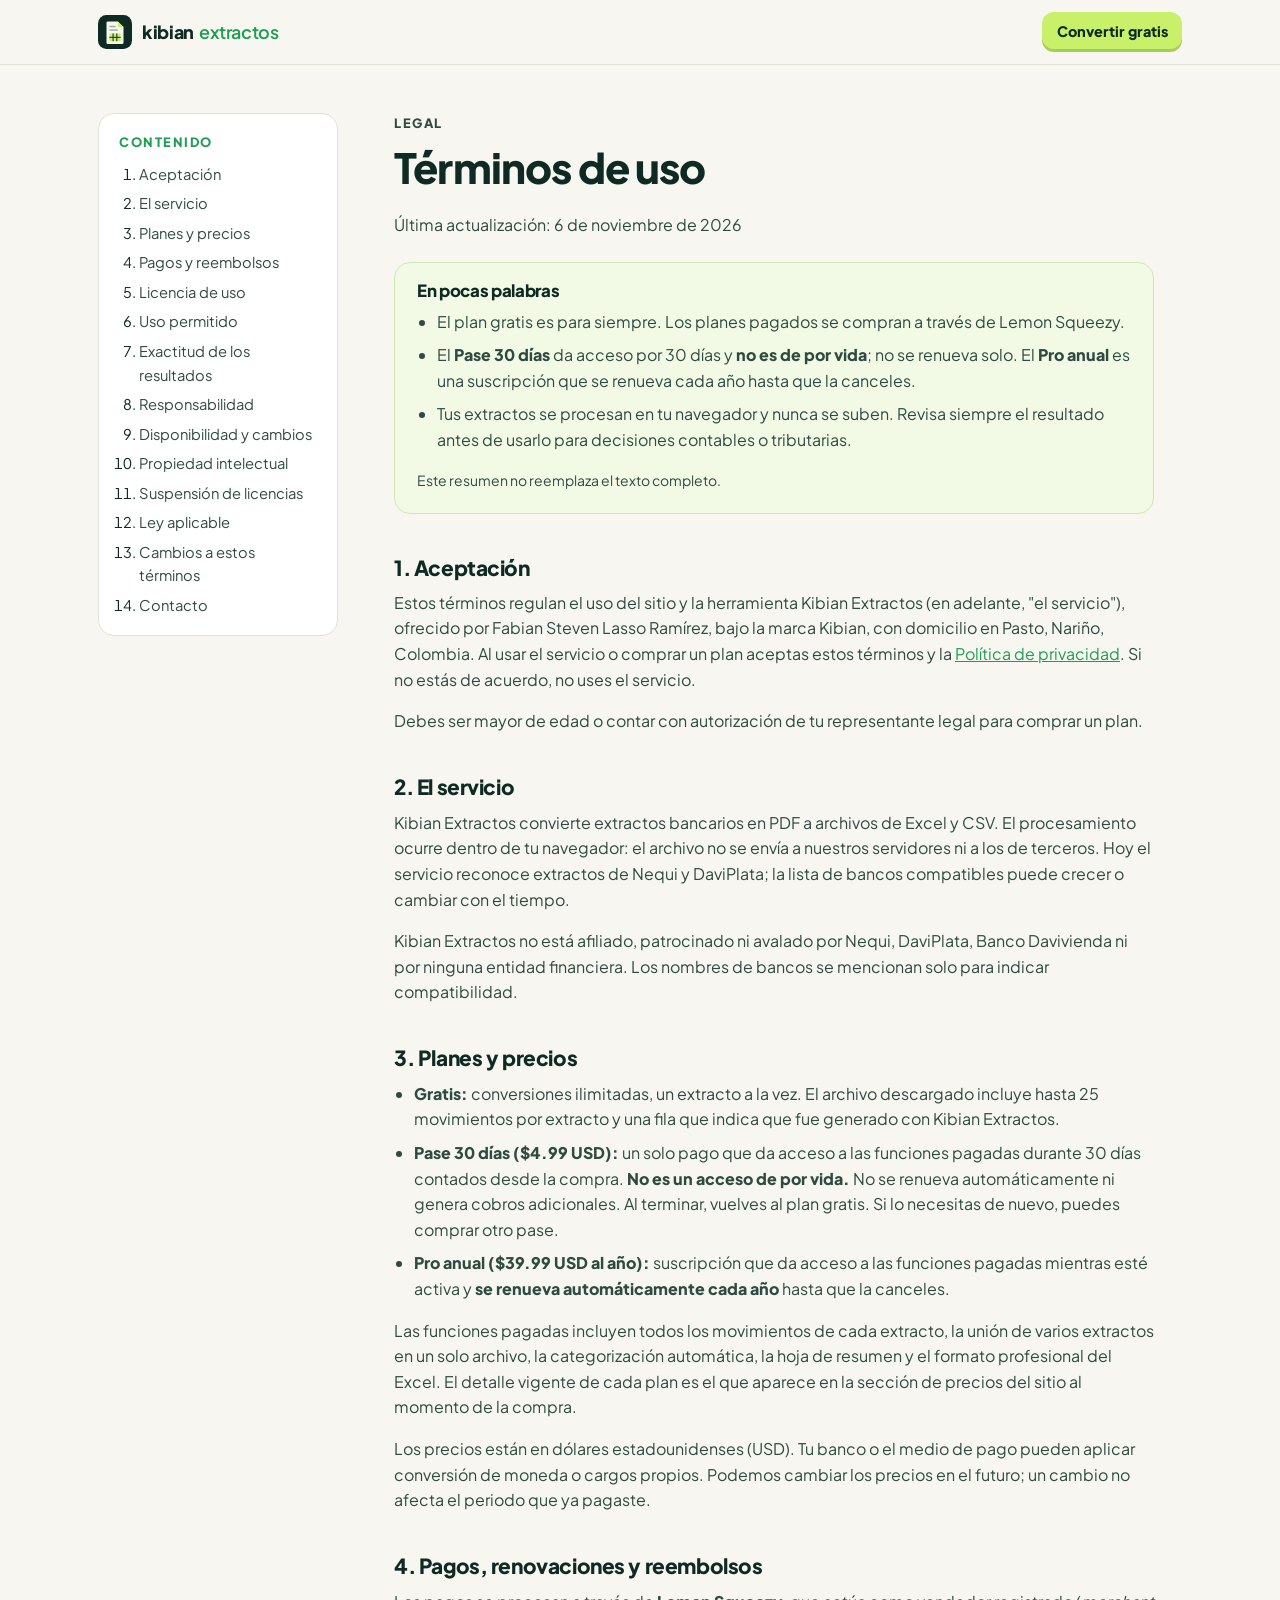
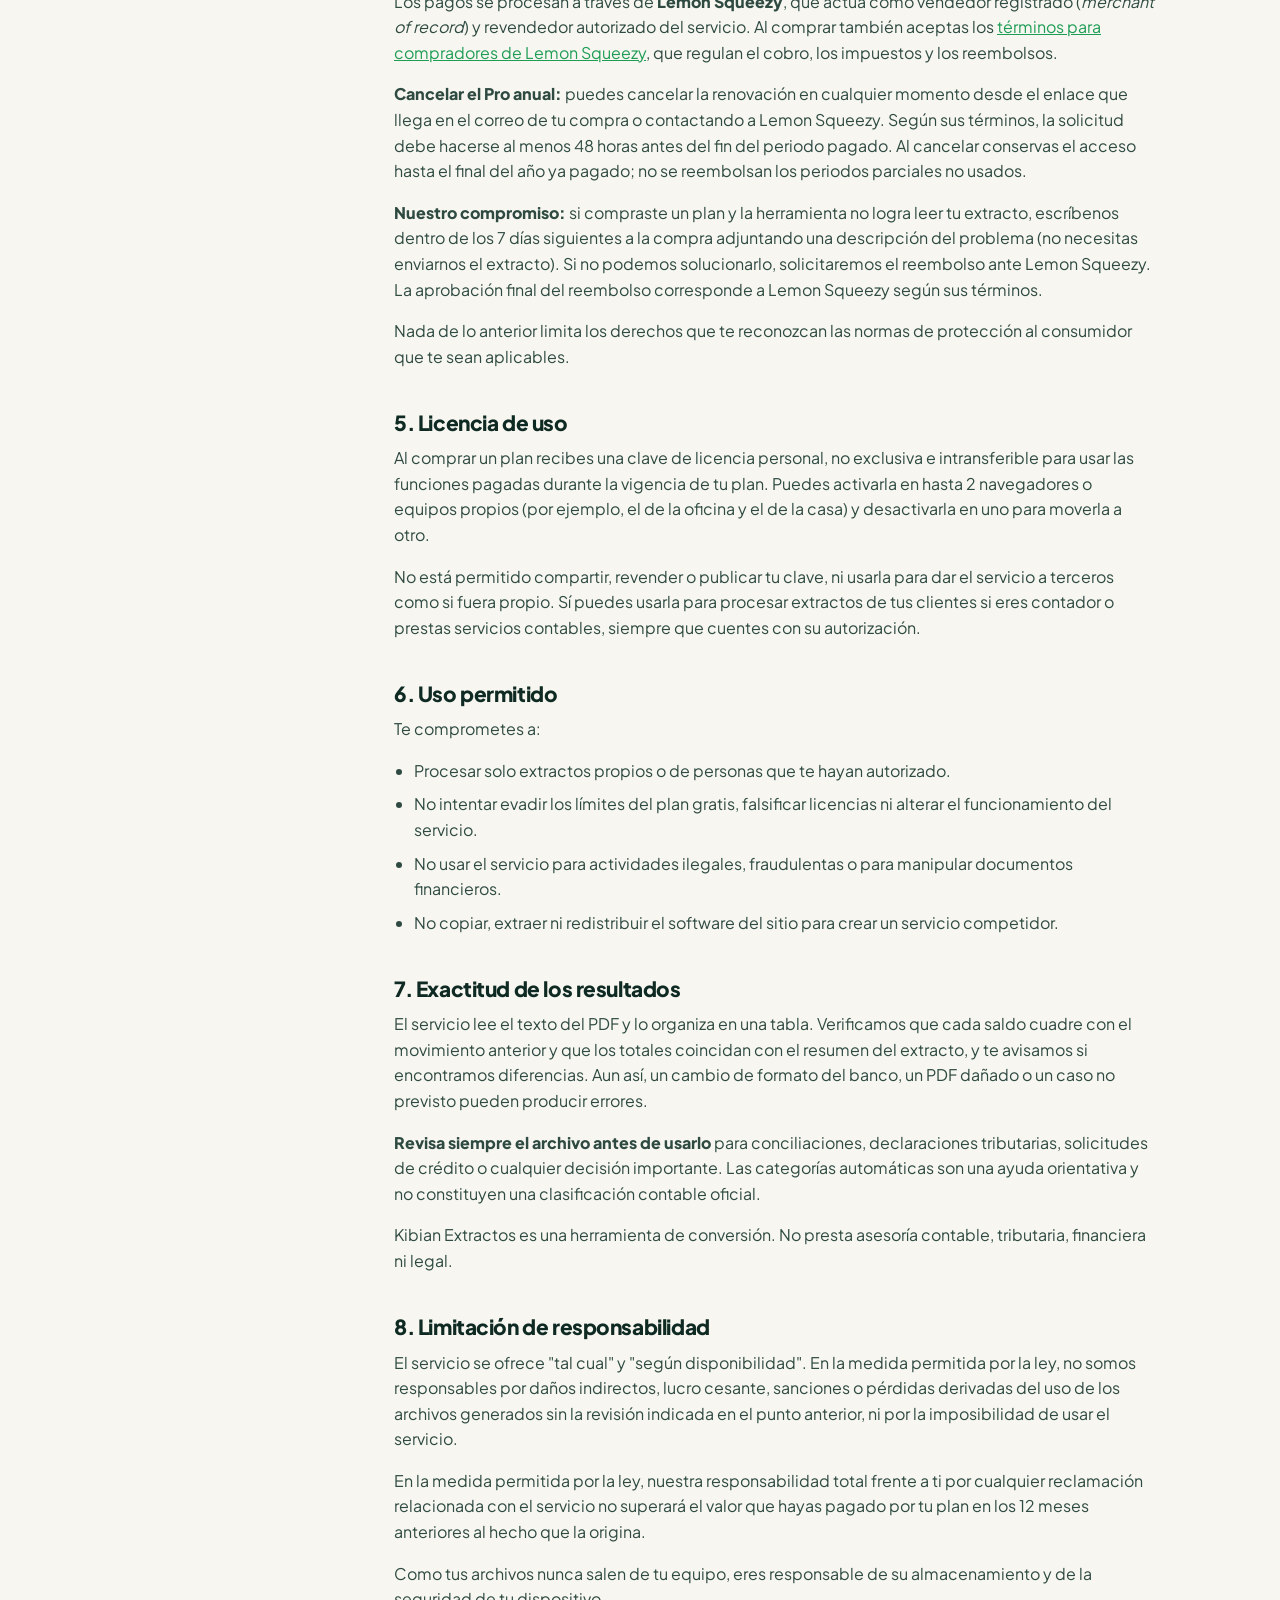
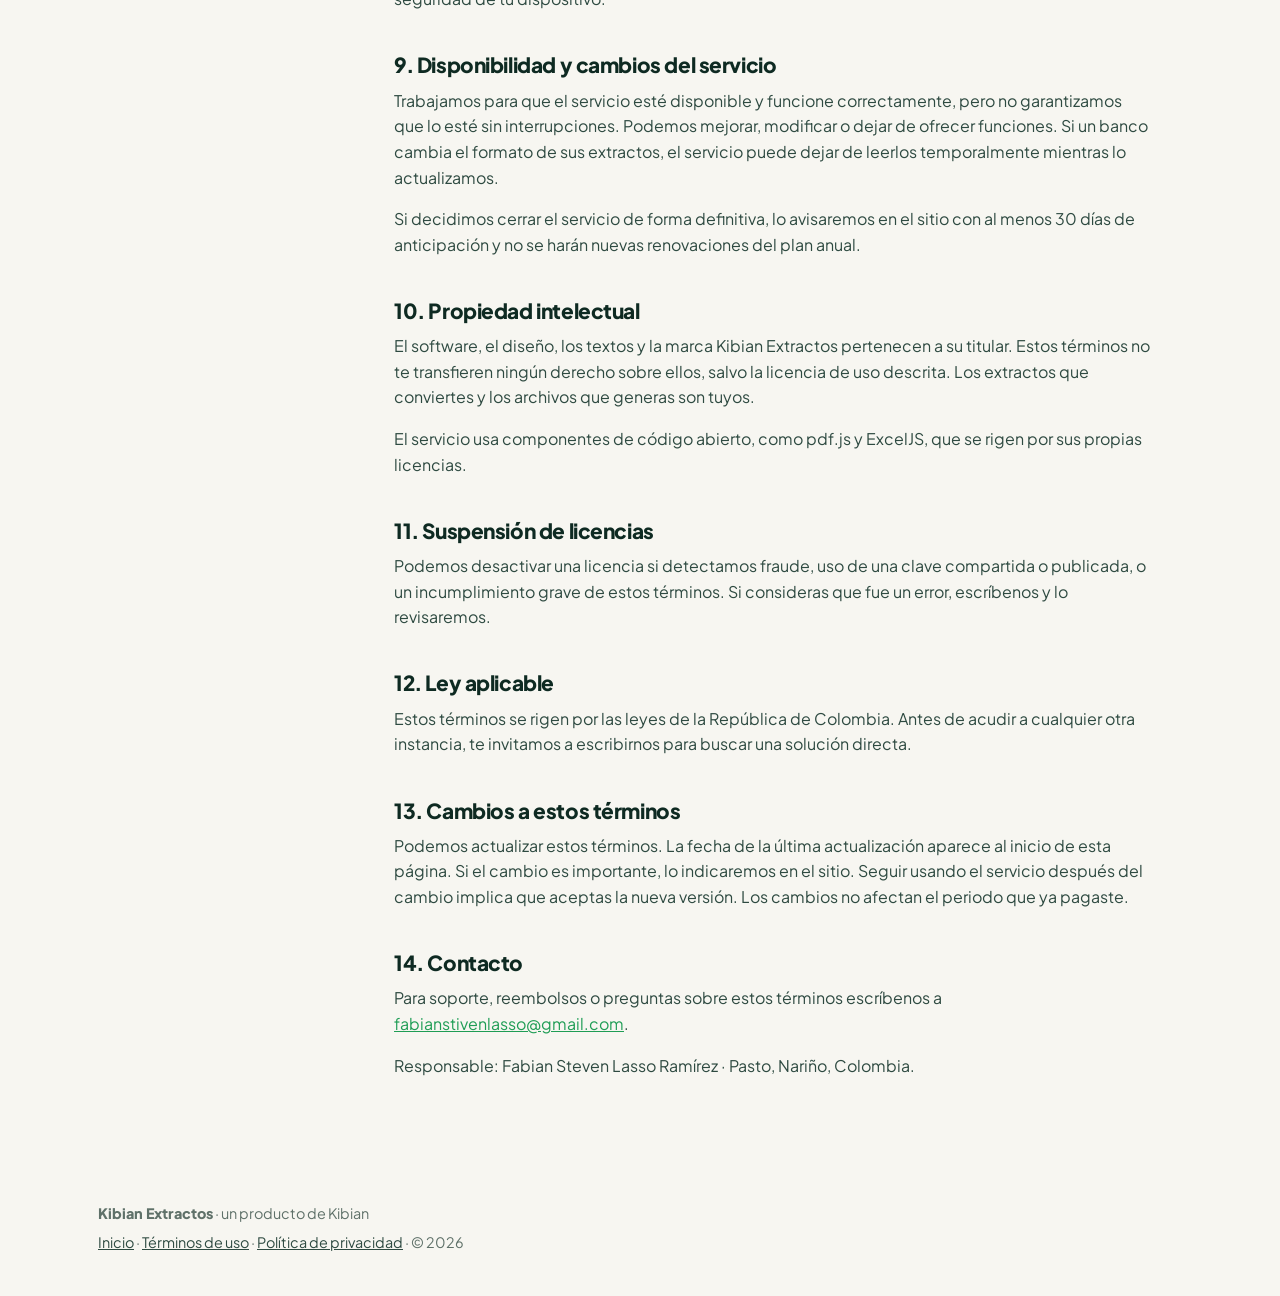
==== commit 3dfdc2b6: "v0.6.0: soporte para extractos de DaviPlata Lee extractos de DaviPlata (saldo calculado, referencia " ====
--- a/terminos.html
+++ b/terminos.html
@@ -59,8 +59,8 @@
 
       <section id="servicio">
         <h2>2. El servicio</h2>
-        <p>Kibian Extractos convierte extractos bancarios en PDF a archivos de Excel y CSV. El procesamiento ocurre dentro de tu navegador: el archivo no se envía a nuestros servidores ni a los de terceros. Hoy el servicio reconoce extractos de Nequi; la lista de bancos compatibles puede crecer o cambiar con el tiempo.</p>
-        <p>Kibian Extractos no está afiliado, patrocinado ni avalado por Nequi ni por ninguna entidad financiera. Los nombres de bancos se mencionan solo para indicar compatibilidad.</p>
+        <p>Kibian Extractos convierte extractos bancarios en PDF a archivos de Excel y CSV. El procesamiento ocurre dentro de tu navegador: el archivo no se envía a nuestros servidores ni a los de terceros. Hoy el servicio reconoce extractos de Nequi y DaviPlata; la lista de bancos compatibles puede crecer o cambiar con el tiempo.</p>
+        <p>Kibian Extractos no está afiliado, patrocinado ni avalado por Nequi, DaviPlata, Banco Davivienda ni por ninguna entidad financiera. Los nombres de bancos se mencionan solo para indicar compatibilidad.</p>
       </section>
 
       <section id="planes">
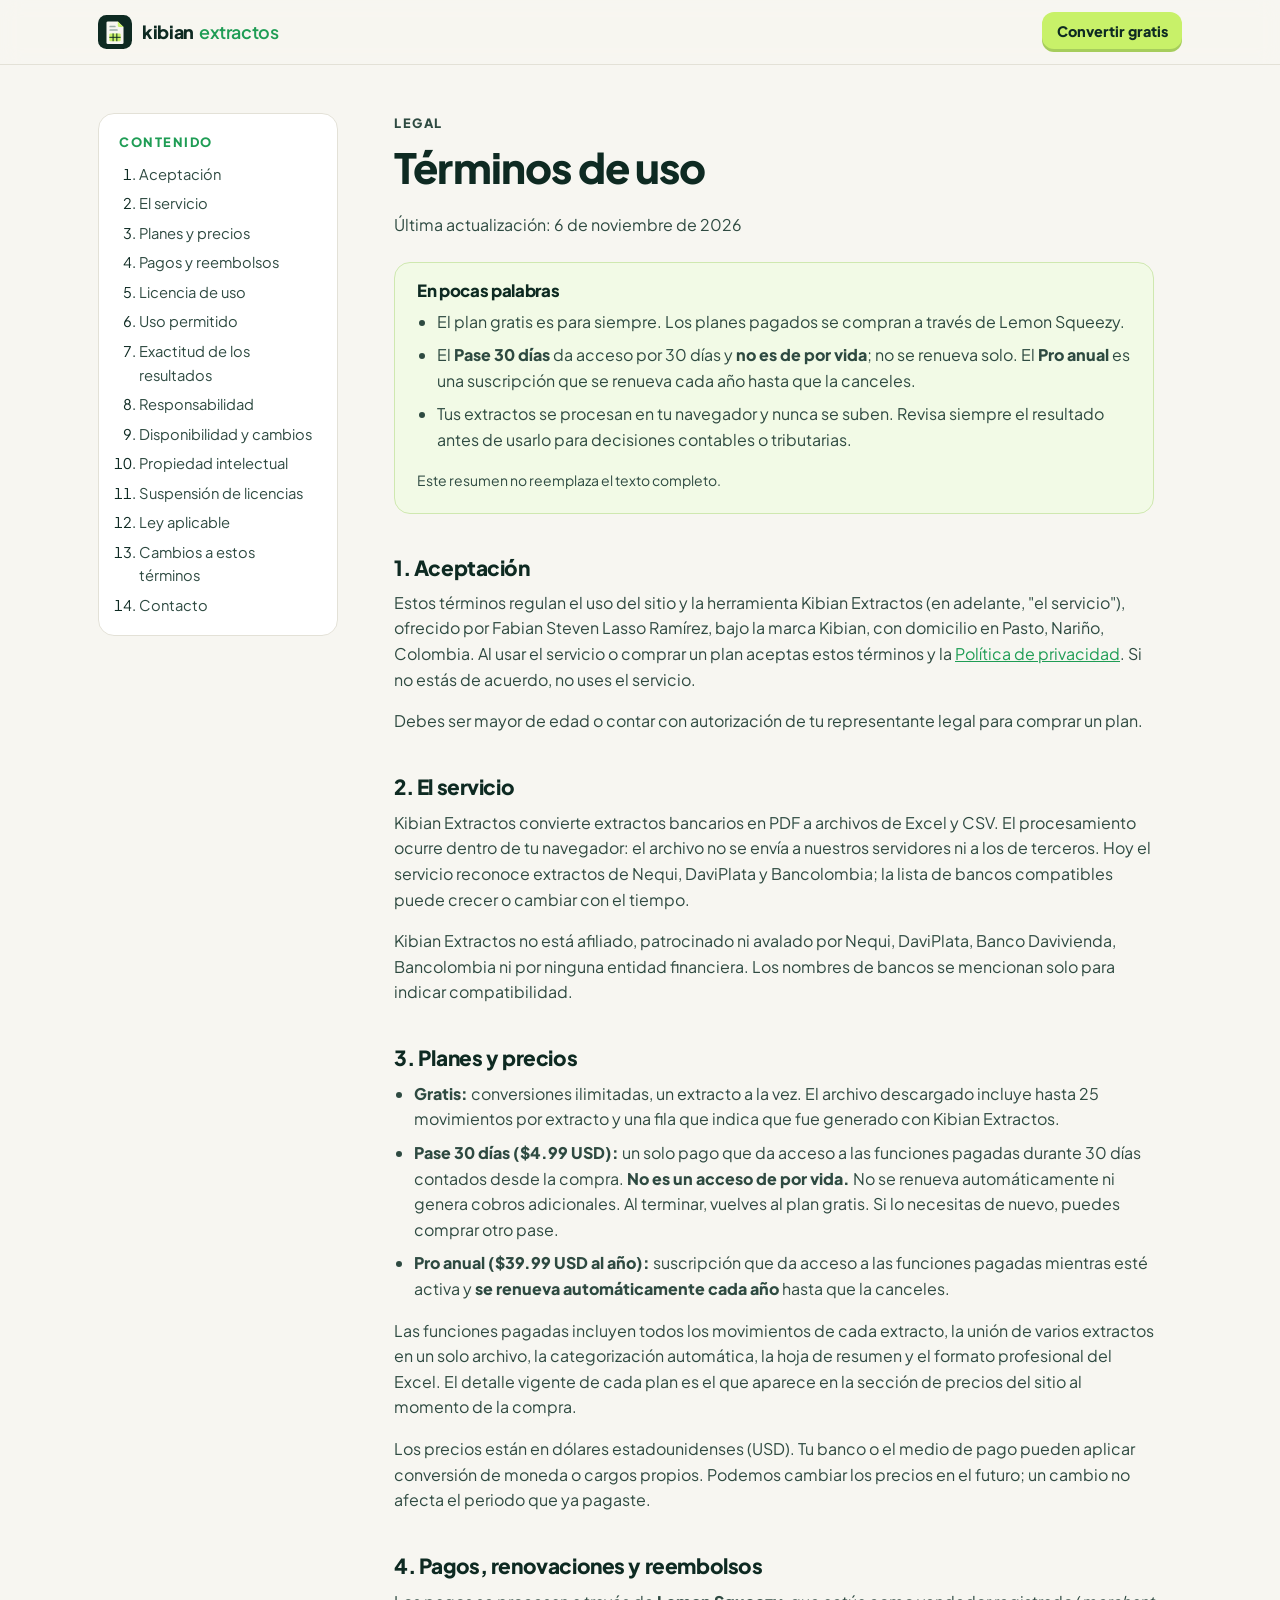
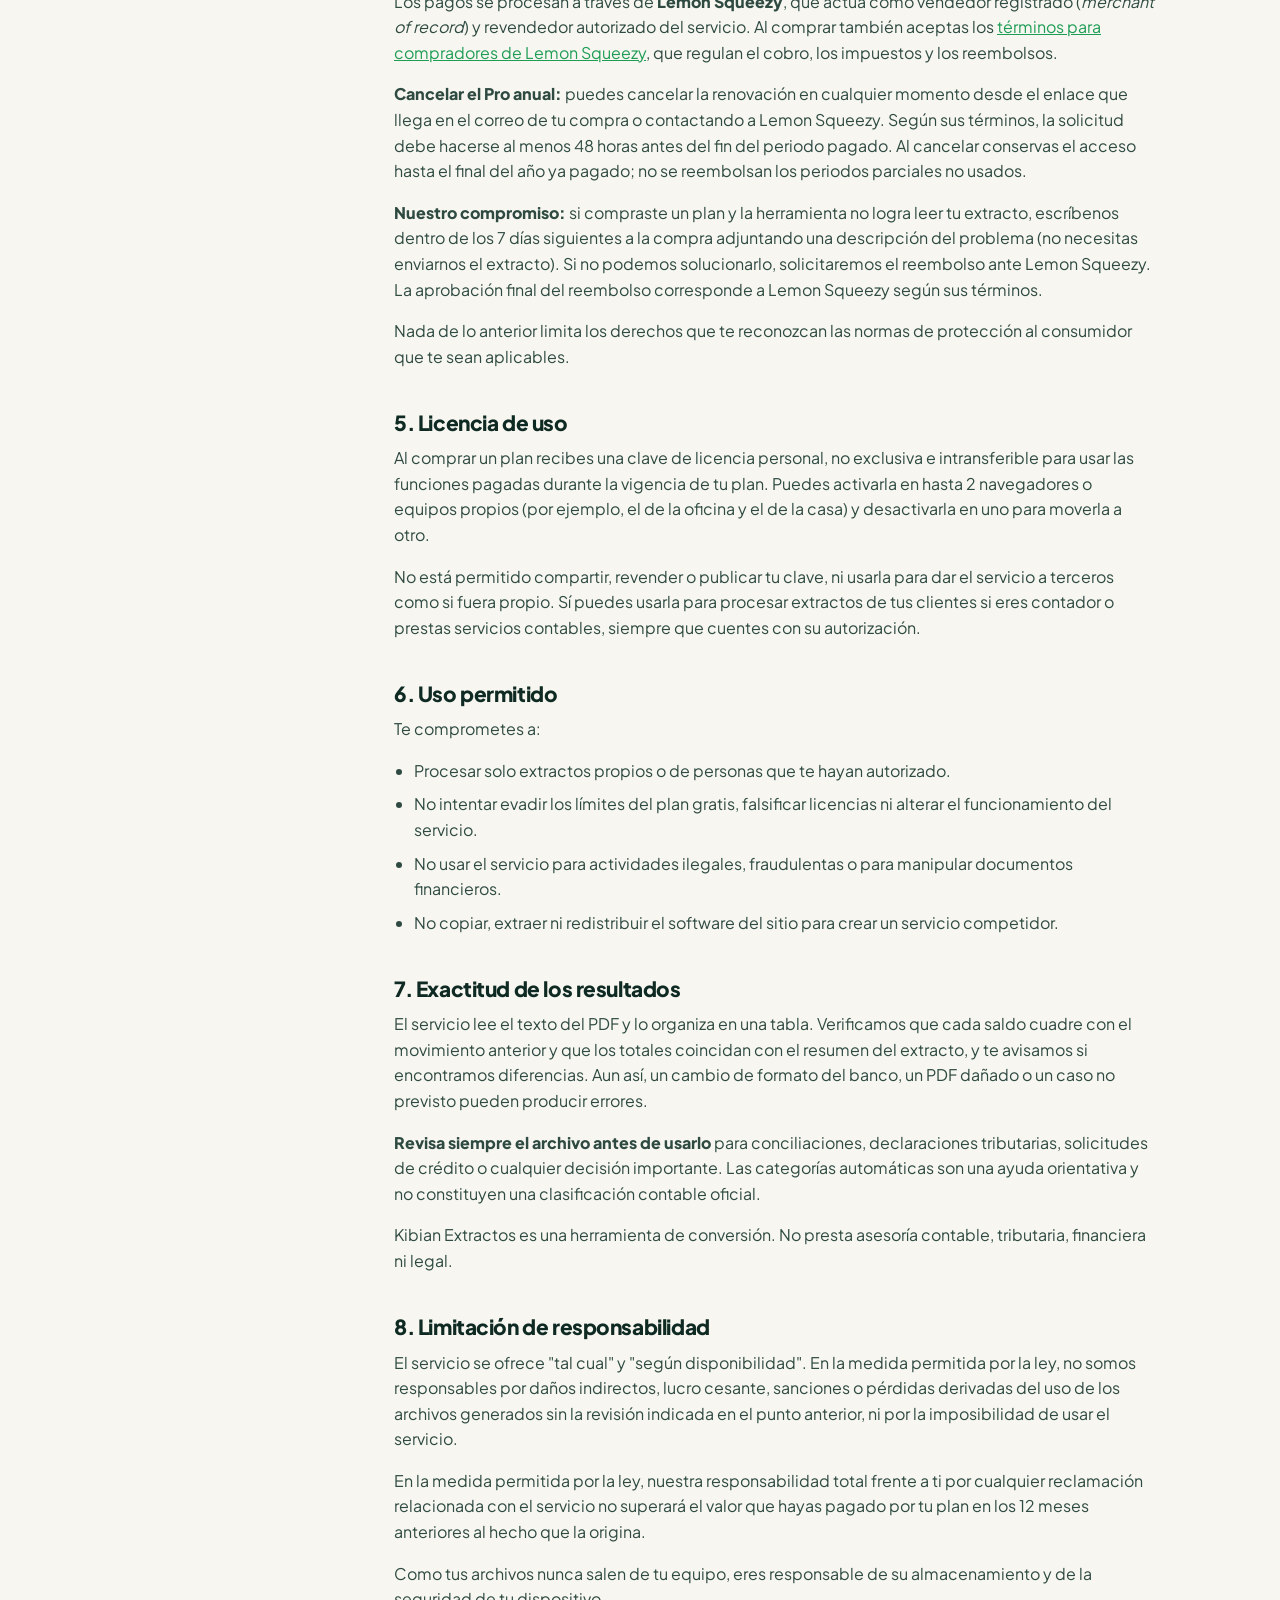
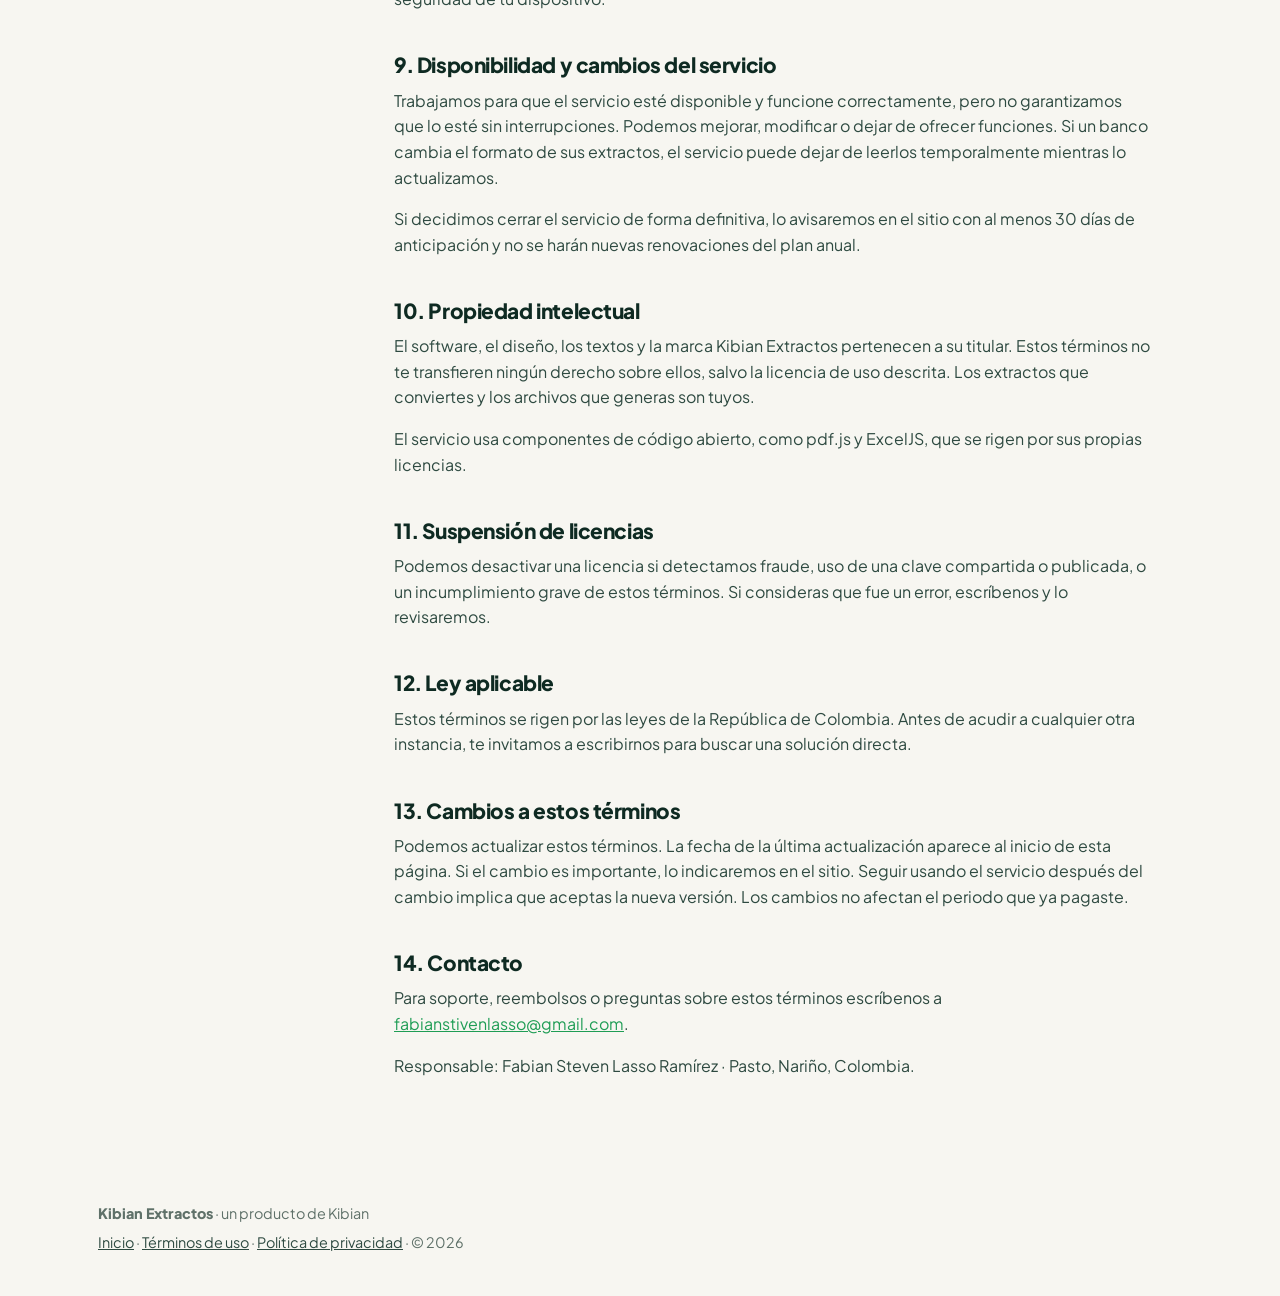
==== commit 938a6ac4: "v0.8.0: soporte para extractos de Bancolombia" ====
--- a/terminos.html
+++ b/terminos.html
@@ -59,8 +59,8 @@
 
       <section id="servicio">
         <h2>2. El servicio</h2>
-        <p>Kibian Extractos convierte extractos bancarios en PDF a archivos de Excel y CSV. El procesamiento ocurre dentro de tu navegador: el archivo no se envía a nuestros servidores ni a los de terceros. Hoy el servicio reconoce extractos de Nequi y DaviPlata; la lista de bancos compatibles puede crecer o cambiar con el tiempo.</p>
-        <p>Kibian Extractos no está afiliado, patrocinado ni avalado por Nequi, DaviPlata, Banco Davivienda ni por ninguna entidad financiera. Los nombres de bancos se mencionan solo para indicar compatibilidad.</p>
+        <p>Kibian Extractos convierte extractos bancarios en PDF a archivos de Excel y CSV. El procesamiento ocurre dentro de tu navegador: el archivo no se envía a nuestros servidores ni a los de terceros. Hoy el servicio reconoce extractos de Nequi, DaviPlata y Bancolombia; la lista de bancos compatibles puede crecer o cambiar con el tiempo.</p>
+        <p>Kibian Extractos no está afiliado, patrocinado ni avalado por Nequi, DaviPlata, Banco Davivienda, Bancolombia ni por ninguna entidad financiera. Los nombres de bancos se mencionan solo para indicar compatibilidad.</p>
       </section>
 
       <section id="planes">
--- a/css/styles.css
+++ b/css/styles.css
@@ -426,3 +426,16 @@
   .inapp__btns { margin-top: 8px; }
   .hero h1 { font-size: clamp(1.65rem, 7vw, 2.2rem); }
 }
+
+/* v0.7.0: aviso del navegador interno */
+.inapp { display: block; }
+.inapp__head { display: flex; gap: 10px; align-items: flex-start; }
+.inapp__head p { margin: 0; }
+.inapp__btns { display: flex; flex-wrap: wrap; gap: 8px; margin-top: 10px; }
+.inapp__btns .btn, .inapp__send .btn { gap: 8px; }
+.inapp__send { display: flex; flex-wrap: wrap; gap: 8px; margin-top: 10px; padding-top: 10px; border-top: 1px dashed #F4D98B; }
+.inapp__send .btn--ghost { background: #fff; }
+.inapp__tip { margin: 8px 0 0; font-size: .8rem; color: #8A6A1F; flex-basis: 100%; }
+.inapp .btn svg { color: inherit; flex: none; }
+.inapp__btns .btn { flex: 1 1 150px; }
+.inapp__send .btn { flex: 1 1 130px; }
